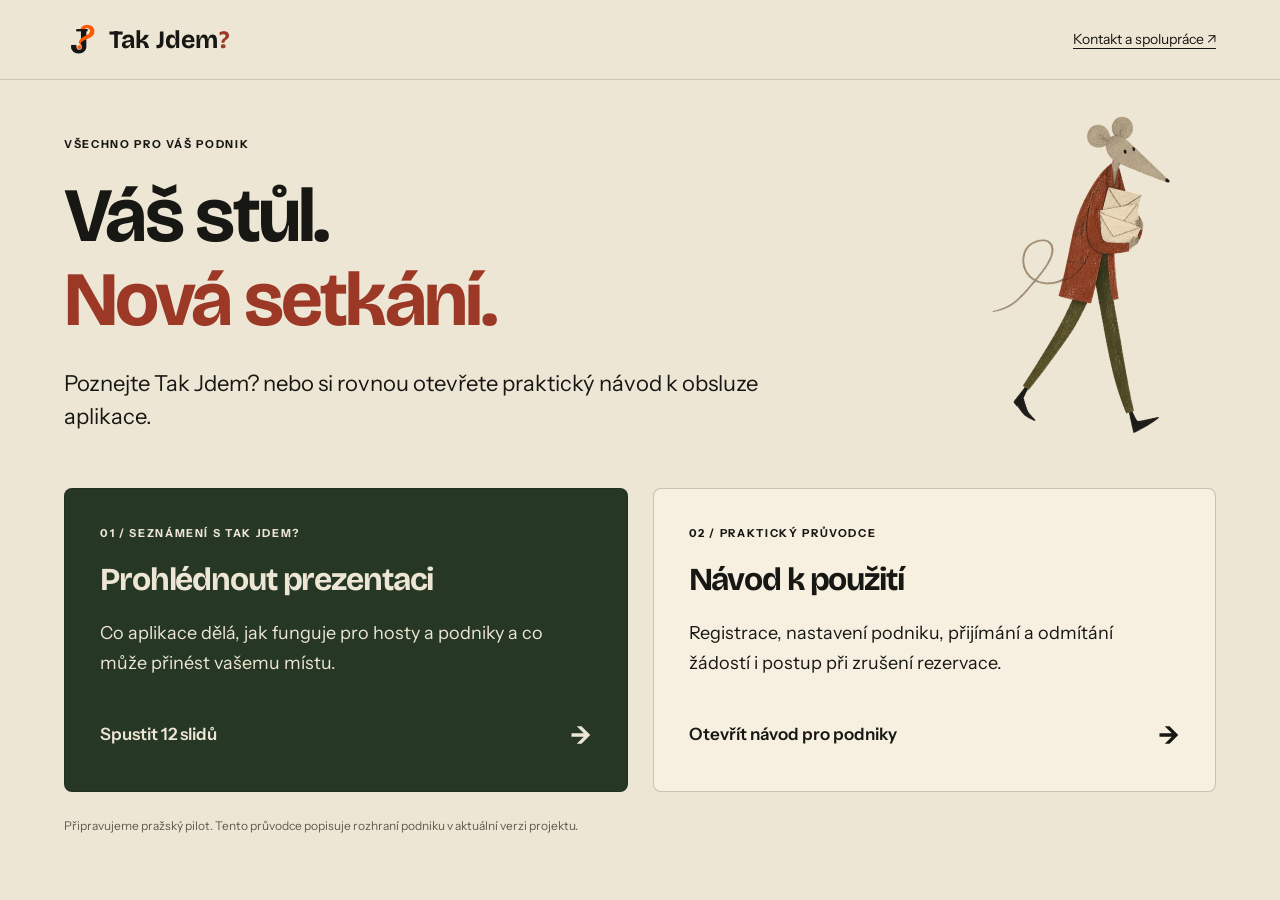
==== index.html @ 4227fe34 "Publish Tak Jdem presentation and business operations guide" ====
<!doctype html><html lang="cs"><head><meta charset="utf-8"><meta name="viewport" content="width=device-width,initial-scale=1"><meta name="theme-color" content="#263725"><title>Tak Jdem? — Pro podniky</title><link rel="icon" href="assets/images/favicon-v3.png"><link rel="stylesheet" href="portal.css"></head><body>
<header class="portal-header"><a class="brand" href="index.html"><img src="assets/images/logo-mark-v3.png" alt="">Tak Jdem<span>?</span></a><a href="https://takjdem.com/podniky/">Kontakt a spolupráce ↗</a></header>
<main class="welcome"><div class="welcome-copy"><p class="eyebrow">VŠECHNO PRO VÁŠ PODNIK</p><h1>Váš stůl.<br><em>Nová setkání.</em></h1><p class="intro">Poznejte Tak Jdem? nebo si rovnou otevřete praktický návod k obsluze aplikace.</p></div><img class="welcome-mascot" src="assets/images/v2-jdemik-invitations.webp" alt="Jdemík přináší pozvánky">
<div class="choices"><a class="choice primary" href="prezentace.html"><span class="eyebrow">01 / SEZNÁMENÍ S TAK JDEM?</span><h2>Prohlédnout prezentaci</h2><p>Co aplikace dělá, jak funguje pro hosty a podniky a co může přinést vašemu místu.</p><span class="choice-action">Spustit 12 slidů <b>→</b></span></a><a class="choice" href="navod.html"><span class="eyebrow">02 / PRAKTICKÝ PRŮVODCE</span><h2>Návod k použití</h2><p>Registrace, nastavení podniku, přijímání a odmítání žádostí i postup při zrušení rezervace.</p><span class="choice-action">Otevřít návod pro podniky <b>→</b></span></a></div><p class="small">Připravujeme pražský pilot. Tento průvodce popisuje rozhraní podniku v aktuální verzi projektu.</p></main></body></html>
---- portal.css ----
@font-face{font-family:Bricolage;src:url('assets/fonts/BricolageGrotesque.ttf')}@font-face{font-family:Instrument;src:url('assets/fonts/InstrumentSans.ttf')}:root{--paper:#eee6d4;--ink:#171713;--green:#263725;--rust:#9b3826}*{box-sizing:border-box}html{scroll-behavior:smooth;scroll-padding-top:105px}body{margin:0;background:var(--paper);color:var(--ink);font:17px/1.7 Instrument,sans-serif}a{color:inherit;text-underline-offset:4px}button,input{font:inherit}button{cursor:pointer}h1,h2,h3,p{margin:0}h1,h2,h3{font-family:Bricolage;line-height:1.1;letter-spacing:-.035em}h1{font-size:clamp(44px,6vw,86px)}h2{font-size:clamp(28px,3vw,40px)}h3{font-size:23px}em{font-style:normal;color:var(--rust)}.eyebrow{font-size:11px;font-weight:700;letter-spacing:.15em;margin-bottom:20px}.intro{font-size:22px;line-height:1.5;margin-top:24px;max-width:700px}.small{font-size:12px;color:#625b50;margin-top:24px}.portal-header{position:sticky;top:0;z-index:10;background:#eee6d4f5;backdrop-filter:blur(16px);border-bottom:1px solid #17171325;height:80px;display:flex;align-items:center;justify-content:space-between;gap:20px;padding:0 5vw;font-size:14px}.brand{display:flex;align-items:center;gap:9px;font:700 25px Bricolage;text-decoration:none;white-space:nowrap}.brand img{width:36px;height:36px}.brand span{color:var(--rust);margin-left:-8px}.header-links{display:flex;gap:24px;align-items:center}.header-links button{background:var(--green);color:var(--paper);padding:10px 18px;border:0;border-radius:25px;font-size:13px}.welcome{max-width:1300px;margin:auto;padding:55px 5vw 35px;position:relative}.welcome-copy{max-width:720px}.welcome-mascot{position:absolute;right:6vw;top:30px;height:330px;max-width:25%;object-fit:contain;transform:rotate(5deg)}.choices{display:grid;grid-template-columns:1fr 1fr;gap:25px;margin-top:55px}.choice{display:flex;flex-direction:column;padding:35px;text-decoration:none;border:1px solid #17171335;border-radius:8px;background:#f7f0e1;transition:transform .25s,box-shadow .25s}.choice:hover{transform:translateY(-5px);box-shadow:0 15px 35px #17171315}.choice.primary{background:var(--green);color:var(--paper)}.choice h2{font-size:32px}.choice p{margin-top:20px;max-width:460px;font-size:18px}.choice-action{margin-top:auto;padding-top:35px;display:flex;align-items:center;justify-content:space-between;font-weight:600}.choice-action b{font-size:25px}.guide-layout{display:grid;grid-template-columns:250px minmax(0,860px);gap:65px;max-width:1300px;padding:55px 35px;margin:auto}.guide-layout aside{position:sticky;top:115px;align-self:start;max-height:calc(100vh - 135px);overflow:auto}aside nav{display:flex;flex-direction:column;gap:5px}aside nav a{font-size:14px;text-decoration:none;padding:9px 12px;border-left:2px solid transparent}aside nav a:hover{border-color:var(--rust);background:#e3d8c2}.support{display:block;margin-top:30px;padding-top:20px;border-top:1px solid #17171325;font-size:13px;text-decoration:none}.guide-hero{padding-bottom:35px}.search-label{display:block;font-size:13px;font-weight:600;margin-top:30px}input[type=search]{width:100%;padding:15px 20px;margin-top:7px;background:#f7f0e1;border:1px solid #17171350;border-radius:6px}.guide section{border-top:1px solid #17171330;padding:45px 0;scroll-margin-top:20px}.guide section>p:not(.eyebrow),.guide section>h3{margin-top:22px}.guide p{line-height:1.7}.mini-grid{display:grid;grid-template-columns:1fr 1fr;gap:25px;margin-top:30px}.mini-grid article{padding:22px;background:#e3d8c270;border-radius:6px}.mini-grid p{margin-top:10px;font-size:16px}.callout{border-left:4px solid var(--rust);padding:22px 25px;background:#e3d8c285;margin-top:28px}.callout p{margin-top:7px;font-size:16px}.instructions{padding-left:25px;margin-top:28px}.instructions li{padding:0 0 20px 8px}.instructions li::marker{color:var(--rust);font-weight:700}.instructions p{margin-top:8px}.decision{display:grid;grid-template-columns:1fr 1fr;gap:25px;margin-top:30px}.decision article{border:1px solid #17171330;padding:24px;border-radius:6px}.decision h3{margin-top:18px}.decision ol{padding-left:21px;font-size:16px}.decision li{margin-bottom:12px}.decision p{font-size:16px}.status{font-size:10px;letter-spacing:.09em;font-weight:700;padding:7px 10px;border-radius:20px;display:inline-block}.green-status{background:var(--green);color:var(--paper)}.rust-status{background:var(--rust);color:var(--paper)}.table-wrap{overflow:auto;margin-top:30px}table{border-collapse:collapse;width:100%;font-size:15px;min-width:580px}td,th{padding:17px 14px;border-bottom:1px solid #17171325;text-align:left;vertical-align:top}th{background:var(--green);color:var(--paper)}td:first-child{font-weight:600;width:30%}details{border-bottom:1px solid #17171325;padding:18px 0}details:first-of-type{margin-top:20px}summary{cursor:pointer;font-weight:600}details p{margin:14px 0 5px;font-size:16px}.shift ol li{padding-bottom:15px}.back-link{display:inline-block;margin-top:20px;color:var(--rust)}a:focus-visible,button:focus-visible,input:focus-visible,summary:focus-visible{outline:3px solid #b08b38;outline-offset:4px}[hidden]{display:none!important}@media(max-width:1000px){.guide-layout{gap:30px;grid-template-columns:210px minmax(0,1fr)}.welcome-copy{max-width:70%}.welcome-mascot{height:290px}.header-links{gap:15px}}@media(max-width:700px){.portal-header{height:auto;min-height:75px;padding:15px 20px;flex-wrap:wrap;gap:12px}.brand{font-size:21px}.header-links{font-size:12px;gap:15px}.header-links button{font-size:11px;padding:8px 12px}.welcome{padding:35px 24px}.welcome-copy{max-width:100%}.welcome-mascot{position:relative;display:block;right:auto;top:auto;height:180px;max-width:100%;margin:20px auto -10px}.choices{grid-template-columns:1fr;margin-top:30px}.choice{padding:27px}.choice h2{font-size:29px}.intro{font-size:19px}.guide-layout{display:block;padding:30px 24px}.guide-layout aside{position:static;max-height:none;margin-bottom:35px}aside nav{display:grid;grid-template-columns:1fr 1fr;gap:0}aside nav a{font-size:12px;padding:7px 9px}.support{margin-top:16px;padding-top:12px}.mini-grid,.decision{grid-template-columns:1fr}.guide section{padding:35px 0}.callout{padding:18px}h1{font-size:45px}body{font-size:16px}}@media(prefers-reduced-motion:reduce){*{scroll-behavior:auto!important;transition:none!important}}@media print{@page{size:A4;margin:15mm}.portal-header,aside,.search-label,#guide-search,#search-status,.back-link{display:none}.guide-layout{display:block;padding:0;max-width:none}body{font-size:11pt;background:white}.guide-hero h1{font-size:32pt}.intro{font-size:13pt}.guide section{padding:20px 0}.guide h2{font-size:20pt;break-after:avoid}.guide h3{font-size:15pt;break-after:avoid}.mini-grid,.decision{display:block}.mini-grid article,.decision article{margin-bottom:15px;break-inside:avoid}.callout{break-inside:avoid}details p{display:block!important}details{break-inside:avoid}.table-wrap{overflow:visible}table{min-width:0;font-size:10pt}tr{break-inside:avoid}th{background:#ddd;color:black}}
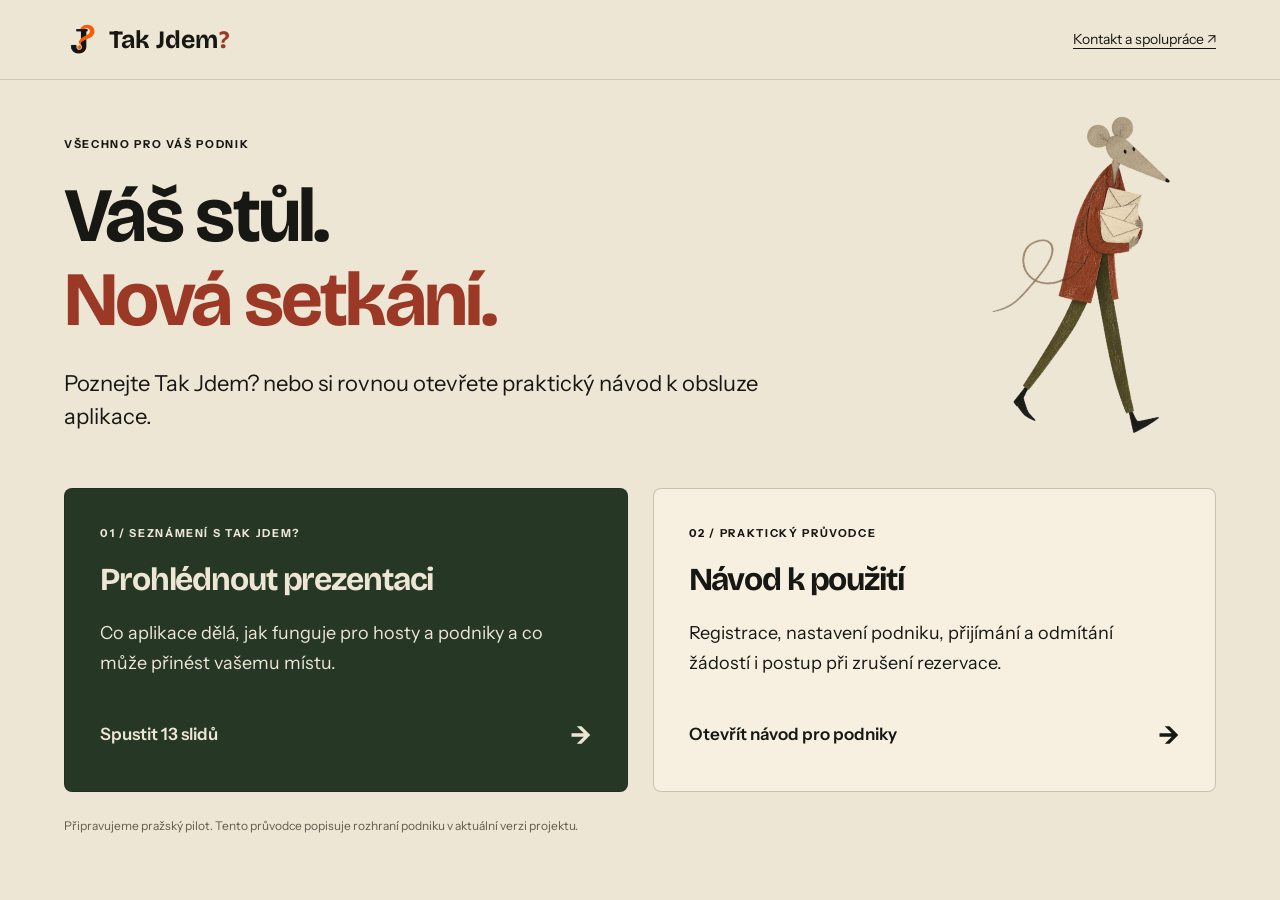
==== commit 89cfece9: "Add real venue app screenshots and clarify branded reservations and cancellations" ====
--- a/index.html
+++ b/index.html
@@ -1,4 +1,4 @@
 <!doctype html><html lang="cs"><head><meta charset="utf-8"><meta name="viewport" content="width=device-width,initial-scale=1"><meta name="theme-color" content="#263725"><title>Tak Jdem? — Pro podniky</title><link rel="icon" href="assets/images/favicon-v3.png"><link rel="stylesheet" href="portal.css"></head><body>
 <header class="portal-header"><a class="brand" href="index.html"><img src="assets/images/logo-mark-v3.png" alt="">Tak Jdem<span>?</span></a><a href="https://takjdem.com/podniky/">Kontakt a spolupráce ↗</a></header>
 <main class="welcome"><div class="welcome-copy"><p class="eyebrow">VŠECHNO PRO VÁŠ PODNIK</p><h1>Váš stůl.<br><em>Nová setkání.</em></h1><p class="intro">Poznejte Tak Jdem? nebo si rovnou otevřete praktický návod k obsluze aplikace.</p></div><img class="welcome-mascot" src="assets/images/v2-jdemik-invitations.webp" alt="Jdemík přináší pozvánky">
-<div class="choices"><a class="choice primary" href="prezentace.html"><span class="eyebrow">01 / SEZNÁMENÍ S TAK JDEM?</span><h2>Prohlédnout prezentaci</h2><p>Co aplikace dělá, jak funguje pro hosty a podniky a co může přinést vašemu místu.</p><span class="choice-action">Spustit 12 slidů <b>→</b></span></a><a class="choice" href="navod.html"><span class="eyebrow">02 / PRAKTICKÝ PRŮVODCE</span><h2>Návod k použití</h2><p>Registrace, nastavení podniku, přijímání a odmítání žádostí i postup při zrušení rezervace.</p><span class="choice-action">Otevřít návod pro podniky <b>→</b></span></a></div><p class="small">Připravujeme pražský pilot. Tento průvodce popisuje rozhraní podniku v aktuální verzi projektu.</p></main></body></html>
+<div class="choices"><a class="choice primary" href="prezentace.html"><span class="eyebrow">01 / SEZNÁMENÍ S TAK JDEM?</span><h2>Prohlédnout prezentaci</h2><p>Co aplikace dělá, jak funguje pro hosty a podniky a co může přinést vašemu místu.</p><span class="choice-action">Spustit 13 slidů <b>→</b></span></a><a class="choice" href="navod.html"><span class="eyebrow">02 / PRAKTICKÝ PRŮVODCE</span><h2>Návod k použití</h2><p>Registrace, nastavení podniku, přijímání a odmítání žádostí i postup při zrušení rezervace.</p><span class="choice-action">Otevřít návod pro podniky <b>→</b></span></a></div><p class="small">Připravujeme pražský pilot. Tento průvodce popisuje rozhraní podniku v aktuální verzi projektu.</p></main></body></html>
--- a/portal.css
+++ b/portal.css
@@ -1 +1,3 @@
 @font-face{font-family:Bricolage;src:url('assets/fonts/BricolageGrotesque.ttf')}@font-face{font-family:Instrument;src:url('assets/fonts/InstrumentSans.ttf')}:root{--paper:#eee6d4;--ink:#171713;--green:#263725;--rust:#9b3826}*{box-sizing:border-box}html{scroll-behavior:smooth;scroll-padding-top:105px}body{margin:0;background:var(--paper);color:var(--ink);font:17px/1.7 Instrument,sans-serif}a{color:inherit;text-underline-offset:4px}button,input{font:inherit}button{cursor:pointer}h1,h2,h3,p{margin:0}h1,h2,h3{font-family:Bricolage;line-height:1.1;letter-spacing:-.035em}h1{font-size:clamp(44px,6vw,86px)}h2{font-size:clamp(28px,3vw,40px)}h3{font-size:23px}em{font-style:normal;color:var(--rust)}.eyebrow{font-size:11px;font-weight:700;letter-spacing:.15em;margin-bottom:20px}.intro{font-size:22px;line-height:1.5;margin-top:24px;max-width:700px}.small{font-size:12px;color:#625b50;margin-top:24px}.portal-header{position:sticky;top:0;z-index:10;background:#eee6d4f5;backdrop-filter:blur(16px);border-bottom:1px solid #17171325;height:80px;display:flex;align-items:center;justify-content:space-between;gap:20px;padding:0 5vw;font-size:14px}.brand{display:flex;align-items:center;gap:9px;font:700 25px Bricolage;text-decoration:none;white-space:nowrap}.brand img{width:36px;height:36px}.brand span{color:var(--rust);margin-left:-8px}.header-links{display:flex;gap:24px;align-items:center}.header-links button{background:var(--green);color:var(--paper);padding:10px 18px;border:0;border-radius:25px;font-size:13px}.welcome{max-width:1300px;margin:auto;padding:55px 5vw 35px;position:relative}.welcome-copy{max-width:720px}.welcome-mascot{position:absolute;right:6vw;top:30px;height:330px;max-width:25%;object-fit:contain;transform:rotate(5deg)}.choices{display:grid;grid-template-columns:1fr 1fr;gap:25px;margin-top:55px}.choice{display:flex;flex-direction:column;padding:35px;text-decoration:none;border:1px solid #17171335;border-radius:8px;background:#f7f0e1;transition:transform .25s,box-shadow .25s}.choice:hover{transform:translateY(-5px);box-shadow:0 15px 35px #17171315}.choice.primary{background:var(--green);color:var(--paper)}.choice h2{font-size:32px}.choice p{margin-top:20px;max-width:460px;font-size:18px}.choice-action{margin-top:auto;padding-top:35px;display:flex;align-items:center;justify-content:space-between;font-weight:600}.choice-action b{font-size:25px}.guide-layout{display:grid;grid-template-columns:250px minmax(0,860px);gap:65px;max-width:1300px;padding:55px 35px;margin:auto}.guide-layout aside{position:sticky;top:115px;align-self:start;max-height:calc(100vh - 135px);overflow:auto}aside nav{display:flex;flex-direction:column;gap:5px}aside nav a{font-size:14px;text-decoration:none;padding:9px 12px;border-left:2px solid transparent}aside nav a:hover{border-color:var(--rust);background:#e3d8c2}.support{display:block;margin-top:30px;padding-top:20px;border-top:1px solid #17171325;font-size:13px;text-decoration:none}.guide-hero{padding-bottom:35px}.search-label{display:block;font-size:13px;font-weight:600;margin-top:30px}input[type=search]{width:100%;padding:15px 20px;margin-top:7px;background:#f7f0e1;border:1px solid #17171350;border-radius:6px}.guide section{border-top:1px solid #17171330;padding:45px 0;scroll-margin-top:20px}.guide section>p:not(.eyebrow),.guide section>h3{margin-top:22px}.guide p{line-height:1.7}.mini-grid{display:grid;grid-template-columns:1fr 1fr;gap:25px;margin-top:30px}.mini-grid article{padding:22px;background:#e3d8c270;border-radius:6px}.mini-grid p{margin-top:10px;font-size:16px}.callout{border-left:4px solid var(--rust);padding:22px 25px;background:#e3d8c285;margin-top:28px}.callout p{margin-top:7px;font-size:16px}.instructions{padding-left:25px;margin-top:28px}.instructions li{padding:0 0 20px 8px}.instructions li::marker{color:var(--rust);font-weight:700}.instructions p{margin-top:8px}.decision{display:grid;grid-template-columns:1fr 1fr;gap:25px;margin-top:30px}.decision article{border:1px solid #17171330;padding:24px;border-radius:6px}.decision h3{margin-top:18px}.decision ol{padding-left:21px;font-size:16px}.decision li{margin-bottom:12px}.decision p{font-size:16px}.status{font-size:10px;letter-spacing:.09em;font-weight:700;padding:7px 10px;border-radius:20px;display:inline-block}.green-status{background:var(--green);color:var(--paper)}.rust-status{background:var(--rust);color:var(--paper)}.table-wrap{overflow:auto;margin-top:30px}table{border-collapse:collapse;width:100%;font-size:15px;min-width:580px}td,th{padding:17px 14px;border-bottom:1px solid #17171325;text-align:left;vertical-align:top}th{background:var(--green);color:var(--paper)}td:first-child{font-weight:600;width:30%}details{border-bottom:1px solid #17171325;padding:18px 0}details:first-of-type{margin-top:20px}summary{cursor:pointer;font-weight:600}details p{margin:14px 0 5px;font-size:16px}.shift ol li{padding-bottom:15px}.back-link{display:inline-block;margin-top:20px;color:var(--rust)}a:focus-visible,button:focus-visible,input:focus-visible,summary:focus-visible{outline:3px solid #b08b38;outline-offset:4px}[hidden]{display:none!important}@media(max-width:1000px){.guide-layout{gap:30px;grid-template-columns:210px minmax(0,1fr)}.welcome-copy{max-width:70%}.welcome-mascot{height:290px}.header-links{gap:15px}}@media(max-width:700px){.portal-header{height:auto;min-height:75px;padding:15px 20px;flex-wrap:wrap;gap:12px}.brand{font-size:21px}.header-links{font-size:12px;gap:15px}.header-links button{font-size:11px;padding:8px 12px}.welcome{padding:35px 24px}.welcome-copy{max-width:100%}.welcome-mascot{position:relative;display:block;right:auto;top:auto;height:180px;max-width:100%;margin:20px auto -10px}.choices{grid-template-columns:1fr;margin-top:30px}.choice{padding:27px}.choice h2{font-size:29px}.intro{font-size:19px}.guide-layout{display:block;padding:30px 24px}.guide-layout aside{position:static;max-height:none;margin-bottom:35px}aside nav{display:grid;grid-template-columns:1fr 1fr;gap:0}aside nav a{font-size:12px;padding:7px 9px}.support{margin-top:16px;padding-top:12px}.mini-grid,.decision{grid-template-columns:1fr}.guide section{padding:35px 0}.callout{padding:18px}h1{font-size:45px}body{font-size:16px}}@media(prefers-reduced-motion:reduce){*{scroll-behavior:auto!important;transition:none!important}}@media print{@page{size:A4;margin:15mm}.portal-header,aside,.search-label,#guide-search,#search-status,.back-link{display:none}.guide-layout{display:block;padding:0;max-width:none}body{font-size:11pt;background:white}.guide-hero h1{font-size:32pt}.intro{font-size:13pt}.guide section{padding:20px 0}.guide h2{font-size:20pt;break-after:avoid}.guide h3{font-size:15pt;break-after:avoid}.mini-grid,.decision{display:block}.mini-grid article,.decision article{margin-bottom:15px;break-inside:avoid}.callout{break-inside:avoid}details p{display:block!important}details{break-inside:avoid}.table-wrap{overflow:visible}table{min-width:0;font-size:10pt}tr{break-inside:avoid}th{background:#ddd;color:black}}
+
+.app-shot{margin:30px 0 0;display:flex;align-items:center;gap:30px;padding:28px;background:#e3d8c270;border-radius:6px}.app-shot img{display:block;width:235px;max-width:100%;height:auto;border-radius:8px;box-shadow:0 12px 35px #17171320}.app-shot figcaption{max-width:300px;font:600 22px/1.4 Bricolage}.app-shot small{display:block;margin-top:12px;font:14px/1.6 Instrument;color:#625b50}@media(max-width:700px){.app-shot{flex-direction:column;align-items:center;padding:22px;gap:20px}.app-shot figcaption{text-align:center;font-size:19px}}@media print{.app-shot{break-inside:avoid;background:none;padding:10px}.app-shot img{width:150px}.app-shot figcaption{font-size:12pt}}
